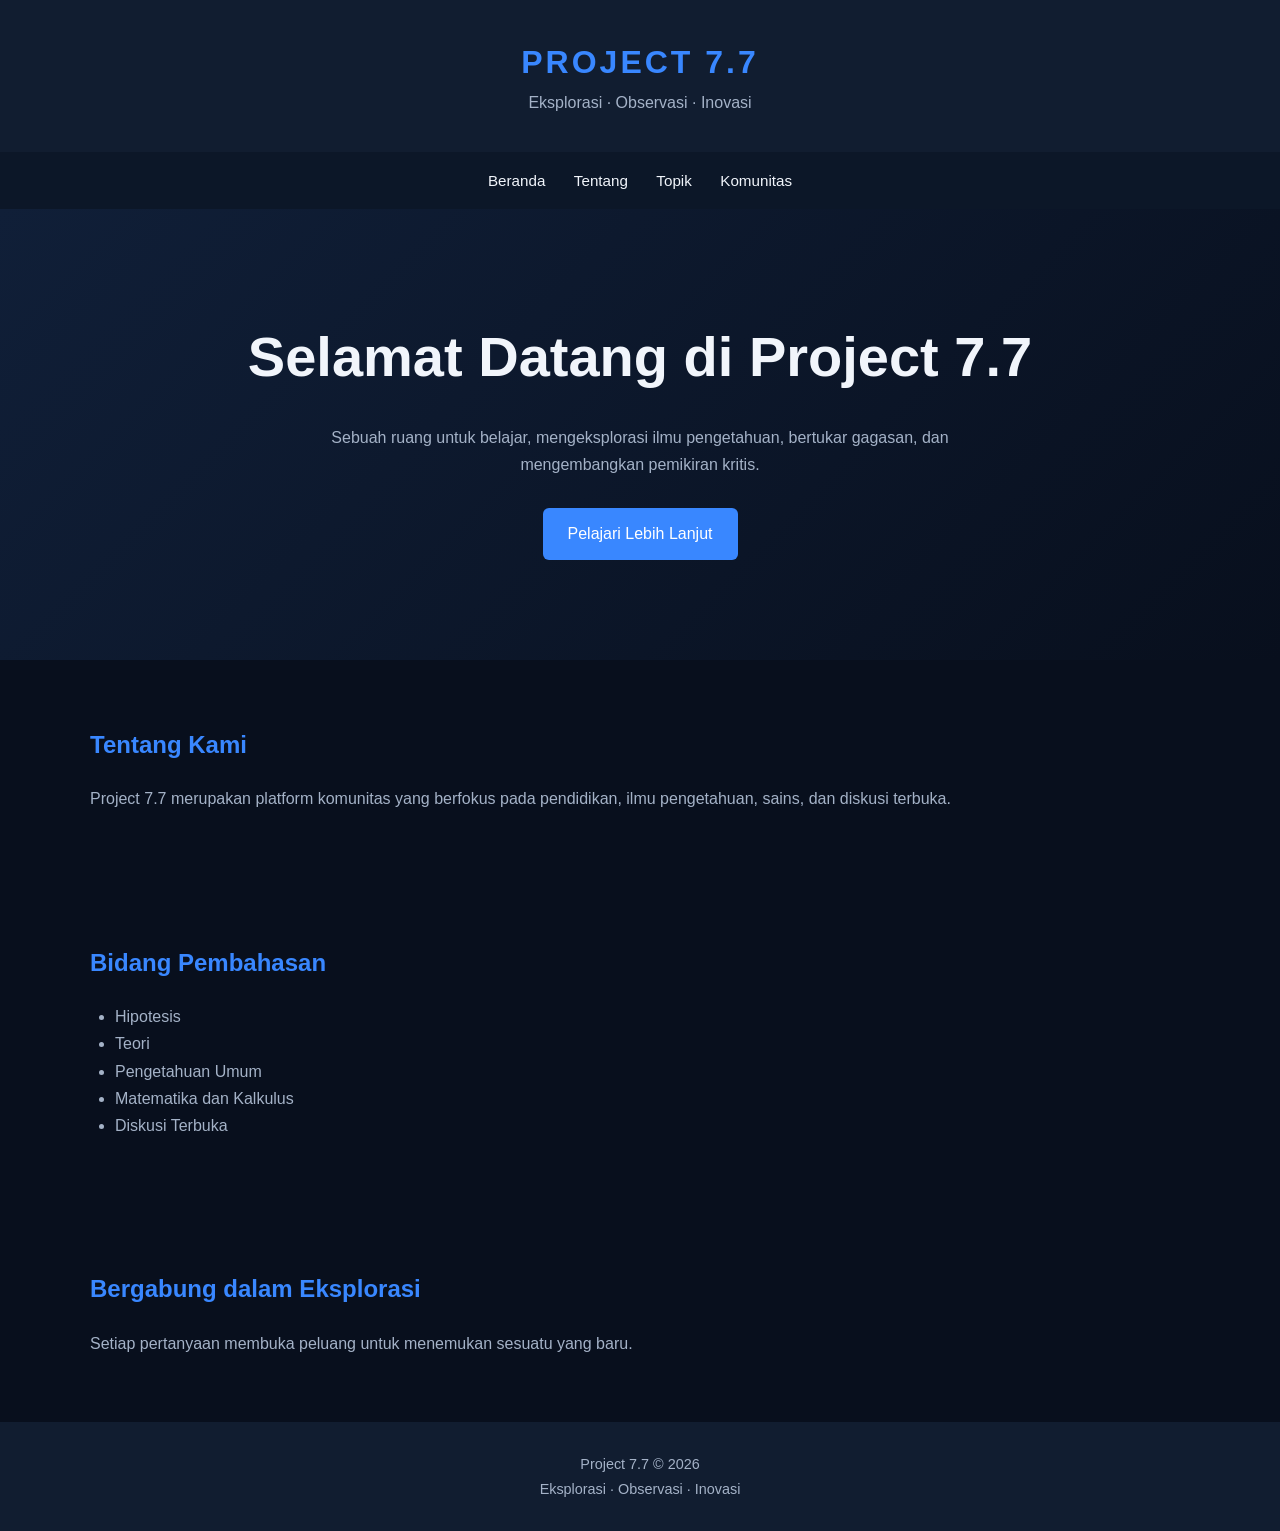
==== index.html @ 88390334 "Fix website content" ====
<!DOCTYPE html>
<html lang="id">
<head>
    <meta charset="UTF-8">
    <meta name="viewport" content="width=device-width, initial-scale=1.0">

    <meta name="description" content="Project 7.7 - Eksplorasi, Observasi, Inovasi. Komunitas pendidikan, sains, dan pengetahuan.">

    <title>Project 7.7 — Eksplorasi, Observasi, Inovasi</title>

    <link rel="stylesheet" href="css/style.css">
</head>

<body>

    <!-- Header -->
    <header>
        <div class="container">
            <h1>PROJECT 7.7</h1>
            <p>Eksplorasi · Observasi · Inovasi</p>
        </div>
    </header>

    <!-- Navigation -->
    <nav>
        <div class="container">
            <a href="#home">Beranda</a>
            <a href="#about">Tentang</a>
            <a href="#topics">Topik</a>
            <a href="#community">Komunitas</a>
        </div>
    </nav>

    <main>

        <!-- Hero Section -->
        <section id="home" class="hero">
            <div class="container">
                <h2>Selamat Datang di Project 7.7</h2>

                <p>
                    Sebuah ruang untuk belajar, mengeksplorasi
                    ilmu pengetahuan, bertukar gagasan,
                    dan mengembangkan pemikiran kritis.
                </p>

                <a href="#about" class="button">
                    Pelajari Lebih Lanjut
                </a>
            </div>
        </section>

        <!-- About Section -->
        <section id="about" class="section">
            <div class="container">
                <h2>Tentang Kami</h2>

                <p>
                    Project 7.7 merupakan platform komunitas
                    yang berfokus pada pendidikan, ilmu
                    pengetahuan, sains, dan diskusi terbuka.
                </p>
            </div>
        </section>

        <!-- Topics Section -->
        <section id="topics" class="section">
            <div class="container">
                <h2>Bidang Pembahasan</h2>

                <ul>
                    <li>Hipotesis</li>
                    <li>Teori</li>
                    <li>Pengetahuan Umum</li>
                    <li>Matematika dan Kalkulus</li>
                    <li>Diskusi Terbuka</li>
                </ul>
            </div>
        </section>

        <!-- Community Section -->
        <section id="community" class="section">
            <div class="container">
                <h2>Bergabung dalam Eksplorasi</h2>

                <p>
                    Setiap pertanyaan membuka peluang
                    untuk menemukan sesuatu yang baru.
                </p>
            </div>
        </section>

    </main>

    <!-- Footer -->
    <footer>
        <div class="container">
            <p>Project 7.7 © 2026</p>
            <p>Eksplorasi · Observasi · Inovasi</p>
        </div>
    </footer>

    <script src="js/app.js"></script>

</body>
</html>
---- css/style.css ----
/* =================================
   PROJECT 7.7 - MAIN STYLESHEET
================================= */

:root {
    --background: #080f1d;
    --surface: #111d30;
    --primary: #3987ff;
    --text: #f1f5fb;
    --muted: #a4b2c7;
}

* {
    margin: 0;
    padding: 0;
    box-sizing: border-box;
}

html {
    scroll-behavior: smooth;
}

body {
    font-family: Arial, sans-serif;
    background: var(--background);
    color: var(--text);
    line-height: 1.7;
}

.container {
    width: 90%;
    max-width: 1100px;
    margin: auto;
}

/* HEADER */

header {
    padding: 35px 0;
    background: var(--surface);
    text-align: center;
}

header h1 {
    font-size: 2rem;
    letter-spacing: 3px;
    color: var(--primary);
}

header p {
    color: var(--muted);
}

/* NAVIGATION */

nav {
    background: #0c1728;
    padding: 15px 0;
    text-align: center;
    position: sticky;
    top: 0;
    z-index: 10;
}

nav a {
    color: var(--text);
    text-decoration: none;
    margin: 0 12px;
    font-size: 0.95rem;
}

nav a:hover {
    color: var(--primary);
}

/* HERO */

.hero {
    padding: 100px 0;
    text-align: center;
    background:
        linear-gradient(135deg, #101f38, #080f1d);
}

.hero h2 {
    font-size: clamp(2rem, 5vw, 3.5rem);
    margin-bottom: 20px;
}

.hero p {
    max-width: 650px;
    margin: 0 auto 30px;
    color: var(--muted);
}

/* BUTTON */

.button {
    display: inline-block;
    background: var(--primary);
    color: white;
    padding: 12px 25px;
    border-radius: 6px;
    text-decoration: none;
    transition: 0.3s;
}

.button:hover {
    background: #2168d8;
    transform: translateY(-2px);
}

/* CONTENT SECTIONS */

.section {
    padding: 65px 0;
}

.section h2 {
    color: var(--primary);
    margin-bottom: 20px;
}

.section p {
    color: var(--muted);
}

.section ul {
    padding-left: 25px;
    color: var(--muted);
}

/* FOOTER */

footer {
    background: var(--surface);
    text-align: center;
    padding: 30px 0;
    color: var(--muted);
    font-size: 0.9rem;
}
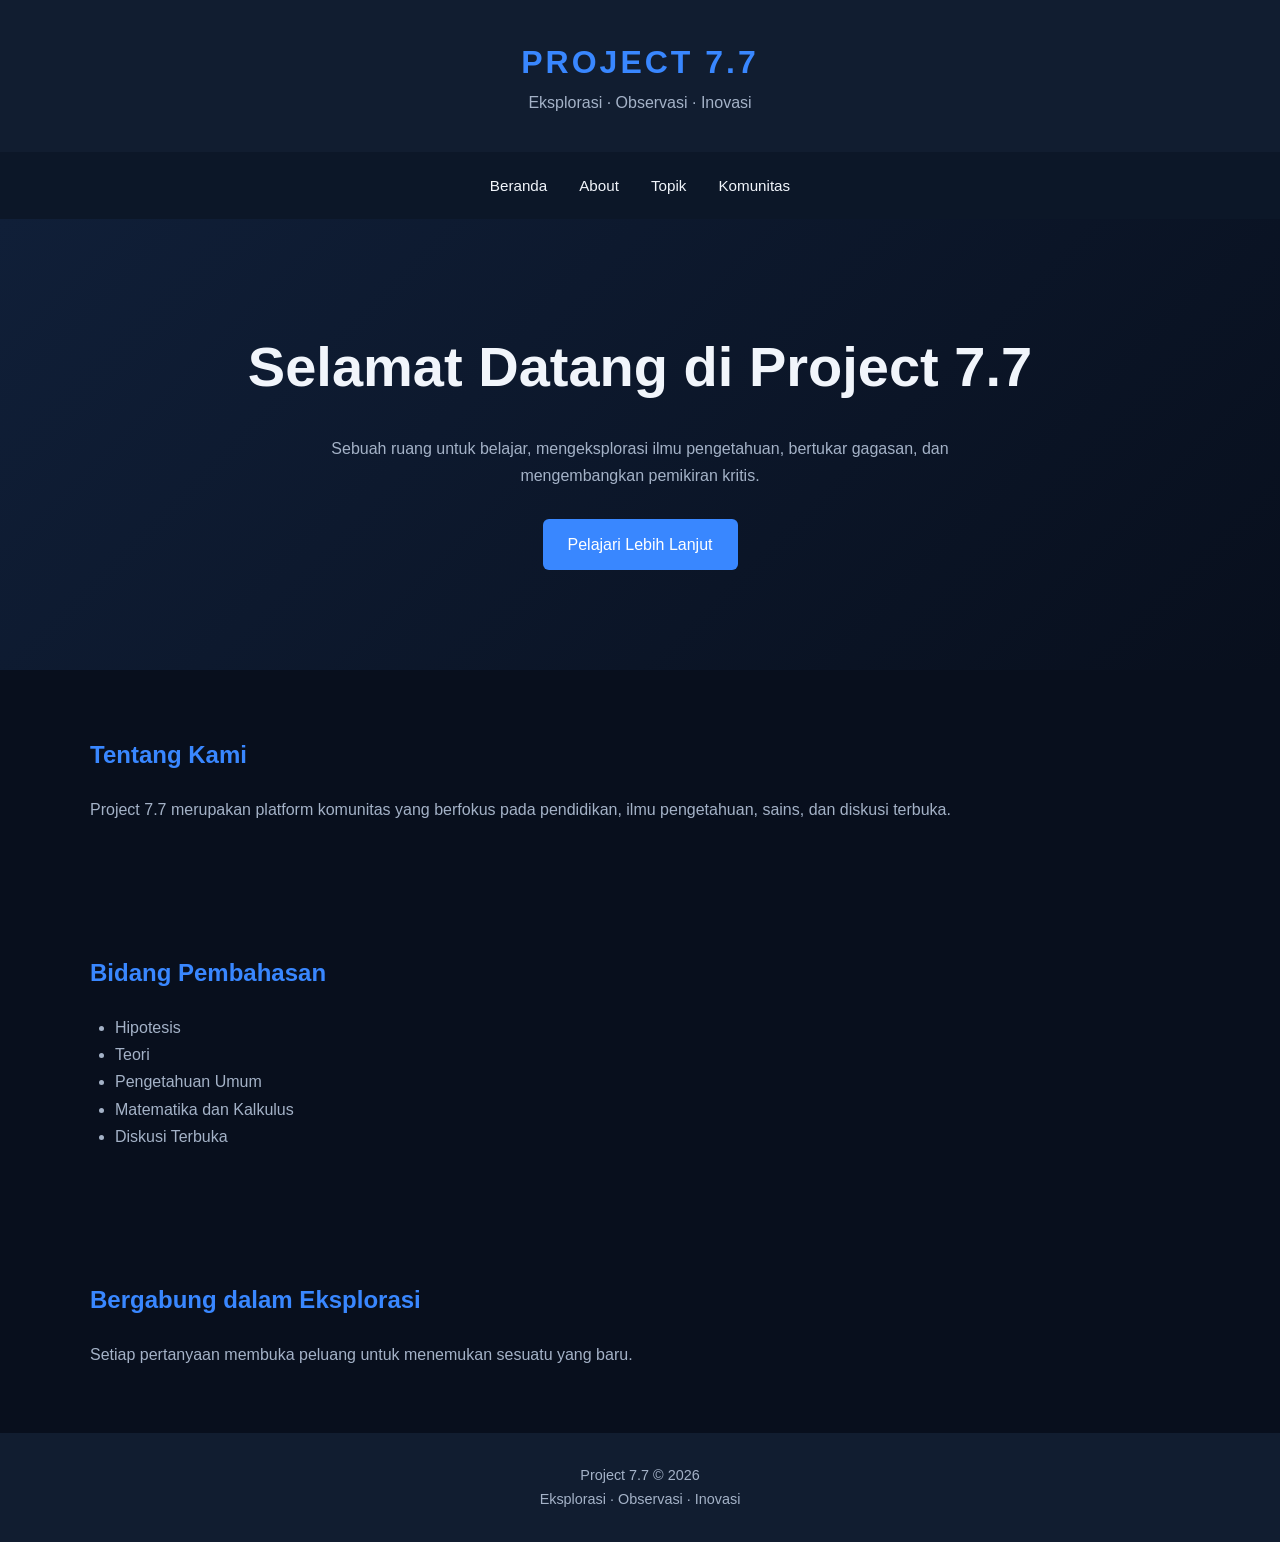
==== commit f5f2f1fe: "Add About page" ====
--- a/index.html
+++ b/index.html
@@ -26,8 +26,7 @@
     <nav>
         <div class="container">
             <a href="#home">Beranda</a>
-            <a href="#about">Tentang</a>
-            <a href="#topics">Topik</a>
+            <a href="about.html">About</a>            <a href="#topics">Topik</a>
             <a href="#community">Komunitas</a>
         </div>
     </nav>
--- a/css/style.css
+++ b/css/style.css
@@ -141,3 +141,37 @@
     font-size: 0.9rem;
 }
 
+
+/* =================================
+   RESPONSIVE NAVIGATION
+================================= */
+
+nav .container {
+    display: flex;
+    justify-content: center;
+    align-items: center;
+    flex-wrap: wrap;
+    gap: 10px 24px;
+}
+
+nav a {
+    margin: 0;
+    padding: 6px 4px;
+}
+
+/* MOBILE */
+
+@media (max-width: 480px) {
+    nav .container {
+        display: grid;
+        grid-template-columns: repeat(2, minmax(0, 1fr));
+        gap: 8px 12px;
+    }
+
+    nav a {
+        display: block;
+        text-align: center;
+        padding: 8px 4px;
+    }
+}
+
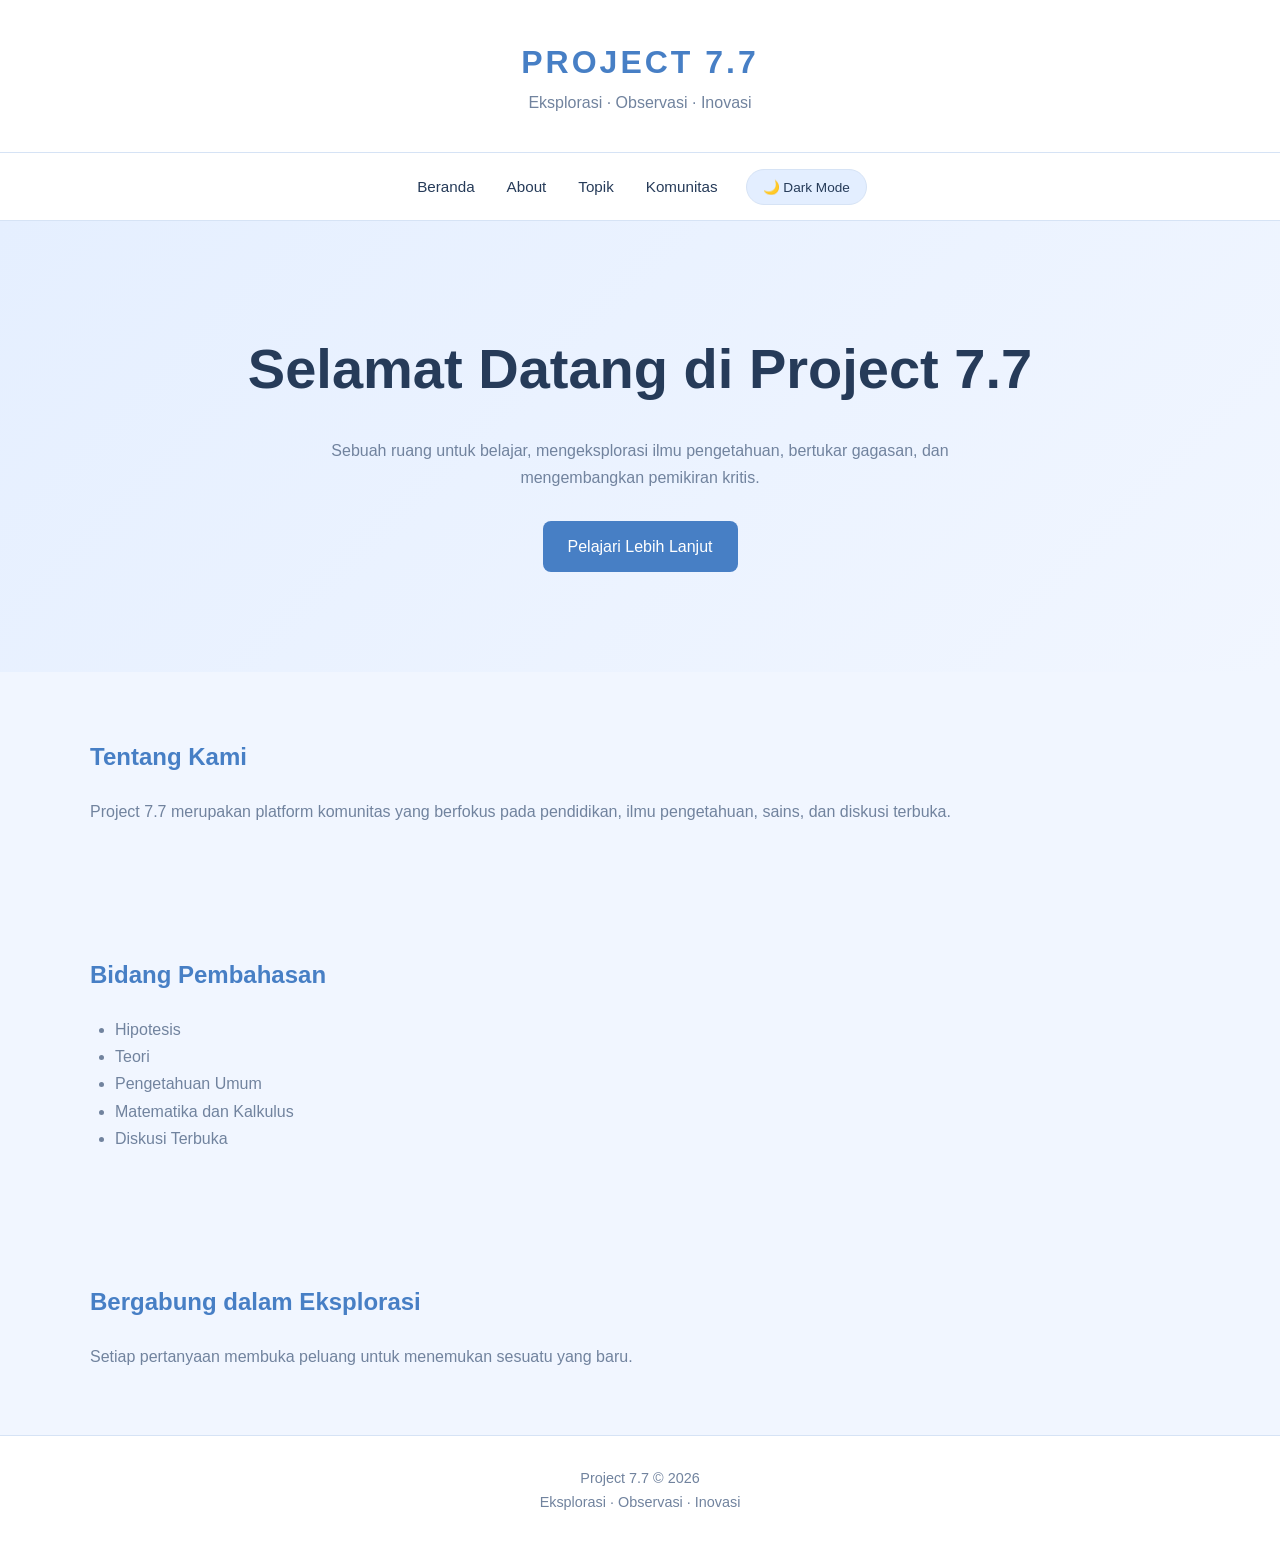
==== commit 60ff41a6: "Add light and dark theme system" ====
--- a/index.html
+++ b/index.html
@@ -24,13 +24,19 @@
 
     <!-- Navigation -->
     <nav>
-        <div class="container">
-            <a href="#home">Beranda</a>
-            <a href="about.html">About</a>            <a href="#topics">Topik</a>
+        <div class="container">     
+	    <a href="#home">Beranda</a>
+            <a href="about.html">About</a>
+            <a href="topics.html">Topik</a>
             <a href="#community">Komunitas</a>
+		
+	    <button id="theme-toggle" class="theme-toggle" type="button">
+            🌙 Dark Mode
+        </button>
+
         </div>
     </nav>
-
+       
     <main>
 
         <!-- Hero Section -->
--- a/css/style.css
+++ b/css/style.css
@@ -1,15 +1,40 @@
 
 /* =================================
-   PROJECT 7.7 - MAIN STYLESHEET
+   PROJECT 7.7 - DUAL THEME SYSTEM
 ================================= */
 
-:root {
+/* THEME VARIABLES */
+
+:root,
+[data-theme="dark"] {
+    color-scheme: dark;
+
     --background: #080f1d;
     --surface: #111d30;
+    --surface-soft: #1c2d46;
     --primary: #3987ff;
     --text: #f1f5fb;
     --muted: #a4b2c7;
-}
+    --border: #293b55;
+    --nav: #0c1728;
+    --hero-start: #101f38;
+}
+
+[data-theme="light"] {
+    color-scheme: light;
+
+    --background: #f1f6ff;
+    --surface: #ffffff;
+    --surface-soft: #e3eeff;
+    --primary: #477fc5;
+    --text: #263b59;
+    --muted: #71839e;
+    --border: #d6e3f5;
+    --nav: #ffffff;
+    --hero-start: #e5efff;
+}
+
+/* RESET */
 
 * {
     margin: 0;
@@ -26,6 +51,7 @@
     background: var(--background);
     color: var(--text);
     line-height: 1.7;
+    transition: background 0.3s, color 0.3s;
 }
 
 .container {
@@ -40,6 +66,7 @@
     padding: 35px 0;
     background: var(--surface);
     text-align: center;
+    border-bottom: 1px solid var(--border);
 }
 
 header h1 {
@@ -55,96 +82,13 @@
 /* NAVIGATION */
 
 nav {
-    background: #0c1728;
+    background: var(--nav);
     padding: 15px 0;
-    text-align: center;
     position: sticky;
     top: 0;
     z-index: 10;
-}
-
-nav a {
-    color: var(--text);
-    text-decoration: none;
-    margin: 0 12px;
-    font-size: 0.95rem;
-}
-
-nav a:hover {
-    color: var(--primary);
-}
-
-/* HERO */
-
-.hero {
-    padding: 100px 0;
-    text-align: center;
-    background:
-        linear-gradient(135deg, #101f38, #080f1d);
-}
-
-.hero h2 {
-    font-size: clamp(2rem, 5vw, 3.5rem);
-    margin-bottom: 20px;
-}
-
-.hero p {
-    max-width: 650px;
-    margin: 0 auto 30px;
-    color: var(--muted);
-}
-
-/* BUTTON */
-
-.button {
-    display: inline-block;
-    background: var(--primary);
-    color: white;
-    padding: 12px 25px;
-    border-radius: 6px;
-    text-decoration: none;
-    transition: 0.3s;
-}
-
-.button:hover {
-    background: #2168d8;
-    transform: translateY(-2px);
-}
-
-/* CONTENT SECTIONS */
-
-.section {
-    padding: 65px 0;
-}
-
-.section h2 {
-    color: var(--primary);
-    margin-bottom: 20px;
-}
-
-.section p {
-    color: var(--muted);
-}
-
-.section ul {
-    padding-left: 25px;
-    color: var(--muted);
-}
-
-/* FOOTER */
-
-footer {
-    background: var(--surface);
-    text-align: center;
-    padding: 30px 0;
-    color: var(--muted);
-    font-size: 0.9rem;
-}
-
-
-/* =================================
-   RESPONSIVE NAVIGATION
-================================= */
+    border-bottom: 1px solid var(--border);
+}
 
 nav .container {
     display: flex;
@@ -155,11 +99,107 @@
 }
 
 nav a {
-    margin: 0;
+    color: var(--text);
+    text-decoration: none;
     padding: 6px 4px;
-}
-
-/* MOBILE */
+    font-size: 0.95rem;
+    transition: color 0.2s;
+}
+
+nav a:hover {
+    color: var(--primary);
+}
+
+/* THEME BUTTON */
+
+.theme-toggle {
+    background: var(--surface-soft);
+    color: var(--text);
+    border: 1px solid var(--border);
+    border-radius: 20px;
+    padding: 9px 16px;
+    font-size: 0.85rem;
+    cursor: pointer;
+    transition: 0.3s;
+}
+
+.theme-toggle:hover {
+    border-color: var(--primary);
+    transform: translateY(-2px);
+}
+
+/* HERO */
+
+.hero {
+    padding: 100px 0;
+    text-align: center;
+    background: linear-gradient(
+        135deg,
+        var(--hero-start),
+        var(--background)
+    );
+}
+
+.hero h2 {
+    font-size: clamp(2rem, 5vw, 3.5rem);
+    margin-bottom: 20px;
+}
+
+.hero p {
+    max-width: 650px;
+    margin: 0 auto 30px;
+    color: var(--muted);
+}
+
+/* BUTTON */
+
+.button {
+    display: inline-block;
+    background: var(--primary);
+    color: #ffffff;
+    padding: 12px 25px;
+    border-radius: 8px;
+    text-decoration: none;
+    transition: 0.3s;
+}
+
+.button:hover {
+    opacity: 0.85;
+    transform: translateY(-2px);
+}
+
+/* CONTENT SECTIONS */
+
+.section {
+    padding: 65px 0;
+}
+
+.section h2 {
+    color: var(--primary);
+    margin-bottom: 20px;
+}
+
+.section p,
+.section ul {
+    color: var(--muted);
+}
+
+.section ul {
+    padding-left: 25px;
+}
+
+/* FOOTER */
+
+footer {
+    background: var(--surface);
+    border-top: 1px solid var(--border);
+    text-align: center;
+    padding: 30px 0;
+    color: var(--muted);
+    font-size: 0.9rem;
+}
+
+/* MOBILE RESPONSIVE */
 
 @media (max-width: 480px) {
     nav .container {
@@ -173,5 +213,14 @@
         text-align: center;
         padding: 8px 4px;
     }
-}
-
+
+    .theme-toggle {
+        grid-column: 1 / -1;
+        justify-self: center;
+    }
+
+    .hero {
+        padding: 75px 0;
+    }
+}
+
